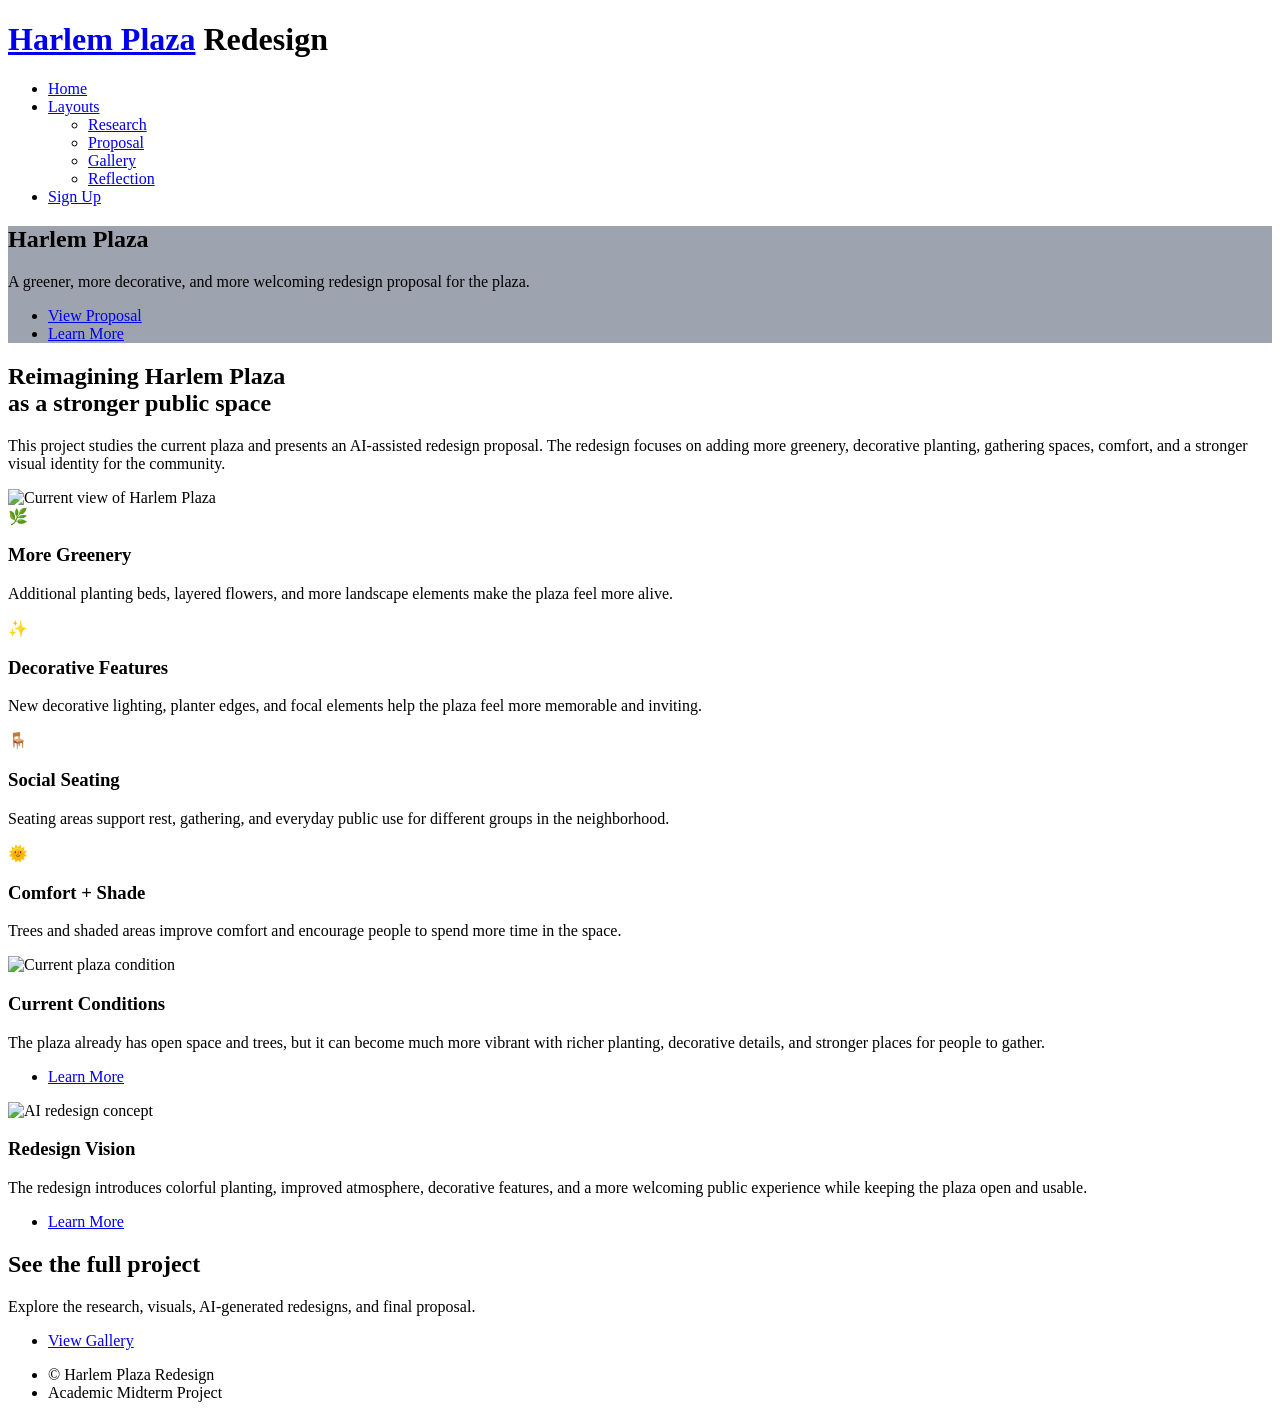
==== index.html @ c0f87ca1 "Add initial HTML structure for Harlem Plaza redesign This HTML file outlines the structure and conte" ====
<!DOCTYPE html>
<html lang="en">
<head>
  <meta charset="UTF-8" />
  <meta name="viewport" content="width=device-width, initial-scale=1.0" />
  <title>Harlem Plaza Redesign</title>
  <link rel="preconnect" href="https://fonts.googleapis.com">
  <link rel="preconnect" href="https://fonts.gstatic.com" crossorigin>
  <link href="https://fonts.googleapis.com/css2?family=Source+Sans+3:wght@300;400;600;700&display=swap" rel="stylesheet">
  <link rel="stylesheet" href="style.css">
</head>
<body class="landing">

  <header id="header">
    <div class="container nav-container">
      <h1 class="logo"><a href="index.html">Harlem Plaza</a> Redesign</h1>
      <nav class="nav">
        <ul>
          <li><a href="index.html" class="active">Home</a></li>
          <li class="dropdown">
            <a href="#">Layouts</a>
            <ul class="dropdown-menu">
              <li><a href="research.html">Research</a></li>
              <li><a href="proposal.html">Proposal</a></li>
              <li><a href="gallery.html">Gallery</a></li>
              <li><a href="contact.html">Reflection</a></li>
            </ul>
          </li>
          <li><a href="proposal.html" class="button nav-button">Sign Up</a></li>
        </ul>
      </nav>
    </div>
  </header>

  <section id="banner" style="background-image: linear-gradient(rgba(39,51,76,0.45), rgba(39,51,76,0.45)), url('images/redesign-1.jpg');">
    <div class="banner-content">
      <h2>Harlem Plaza</h2>
      <p>A greener, more decorative, and more welcoming redesign proposal for the plaza.</p>
      <ul class="actions special">
        <li><a href="proposal.html" class="button primary">View Proposal</a></li>
        <li><a href="research.html" class="button">Learn More</a></li>
      </ul>
    </div>
  </section>

  <main id="main" class="container">

    <section class="box special">
      <header class="major">
        <h2>Reimagining Harlem Plaza<br>as a stronger public space</h2>
        <p>
          This project studies the current plaza and presents an AI-assisted redesign proposal.
          The redesign focuses on adding more greenery, decorative planting, gathering spaces,
          comfort, and a stronger visual identity for the community.
        </p>
      </header>
      <span class="image featured">
        <img src="images/plaza-current-1.jpg" alt="Current view of Harlem Plaza">
      </span>
    </section>

    <section class="box special features">
      <div class="features-row">
        <section>
          <span class="icon major accent1">🌿</span>
          <h3>More Greenery</h3>
          <p>Additional planting beds, layered flowers, and more landscape elements make the plaza feel more alive.</p>
        </section>
        <section>
          <span class="icon major accent2">✨</span>
          <h3>Decorative Features</h3>
          <p>New decorative lighting, planter edges, and focal elements help the plaza feel more memorable and inviting.</p>
        </section>
      </div>
      <div class="features-row">
        <section>
          <span class="icon major accent3">🪑</span>
          <h3>Social Seating</h3>
          <p>Seating areas support rest, gathering, and everyday public use for different groups in the neighborhood.</p>
        </section>
        <section>
          <span class="icon major accent4">🌞</span>
          <h3>Comfort + Shade</h3>
          <p>Trees and shaded areas improve comfort and encourage people to spend more time in the space.</p>
        </section>
      </div>
    </section>

    <section class="row">
      <div class="col-6 col-12-mobile">
        <section class="box special">
          <span class="image featured">
            <img src="images/plaza-current-2.jpg" alt="Current plaza condition">
          </span>
          <h3>Current Conditions</h3>
          <p>
            The plaza already has open space and trees, but it can become much more vibrant with richer planting,
            decorative details, and stronger places for people to gather.
          </p>
          <ul class="actions special">
            <li><a href="research.html" class="button alt">Learn More</a></li>
          </ul>
        </section>
      </div>

      <div class="col-6 col-12-mobile">
        <section class="box special">
          <span class="image featured">
            <img src="images/redesign-2.jpg" alt="AI redesign concept">
          </span>
          <h3>Redesign Vision</h3>
          <p>
            The redesign introduces colorful planting, improved atmosphere, decorative features,
            and a more welcoming public experience while keeping the plaza open and usable.
          </p>
          <ul class="actions special">
            <li><a href="gallery.html" class="button alt">Learn More</a></li>
          </ul>
        </section>
      </div>
    </section>

  </main>

  <section id="cta">
    <h2>See the full project</h2>
    <p>Explore the research, visuals, AI-generated redesigns, and final proposal.</p>
    <ul class="actions special">
      <li><a href="gallery.html" class="button cta-button">View Gallery</a></li>
    </ul>
  </section>

  <footer id="footer">
    <ul class="copyright">
      <li>&copy; Harlem Plaza Redesign</li>
      <li>Academic Midterm Project</li>
    </ul>
  </footer>

</body>
</html>
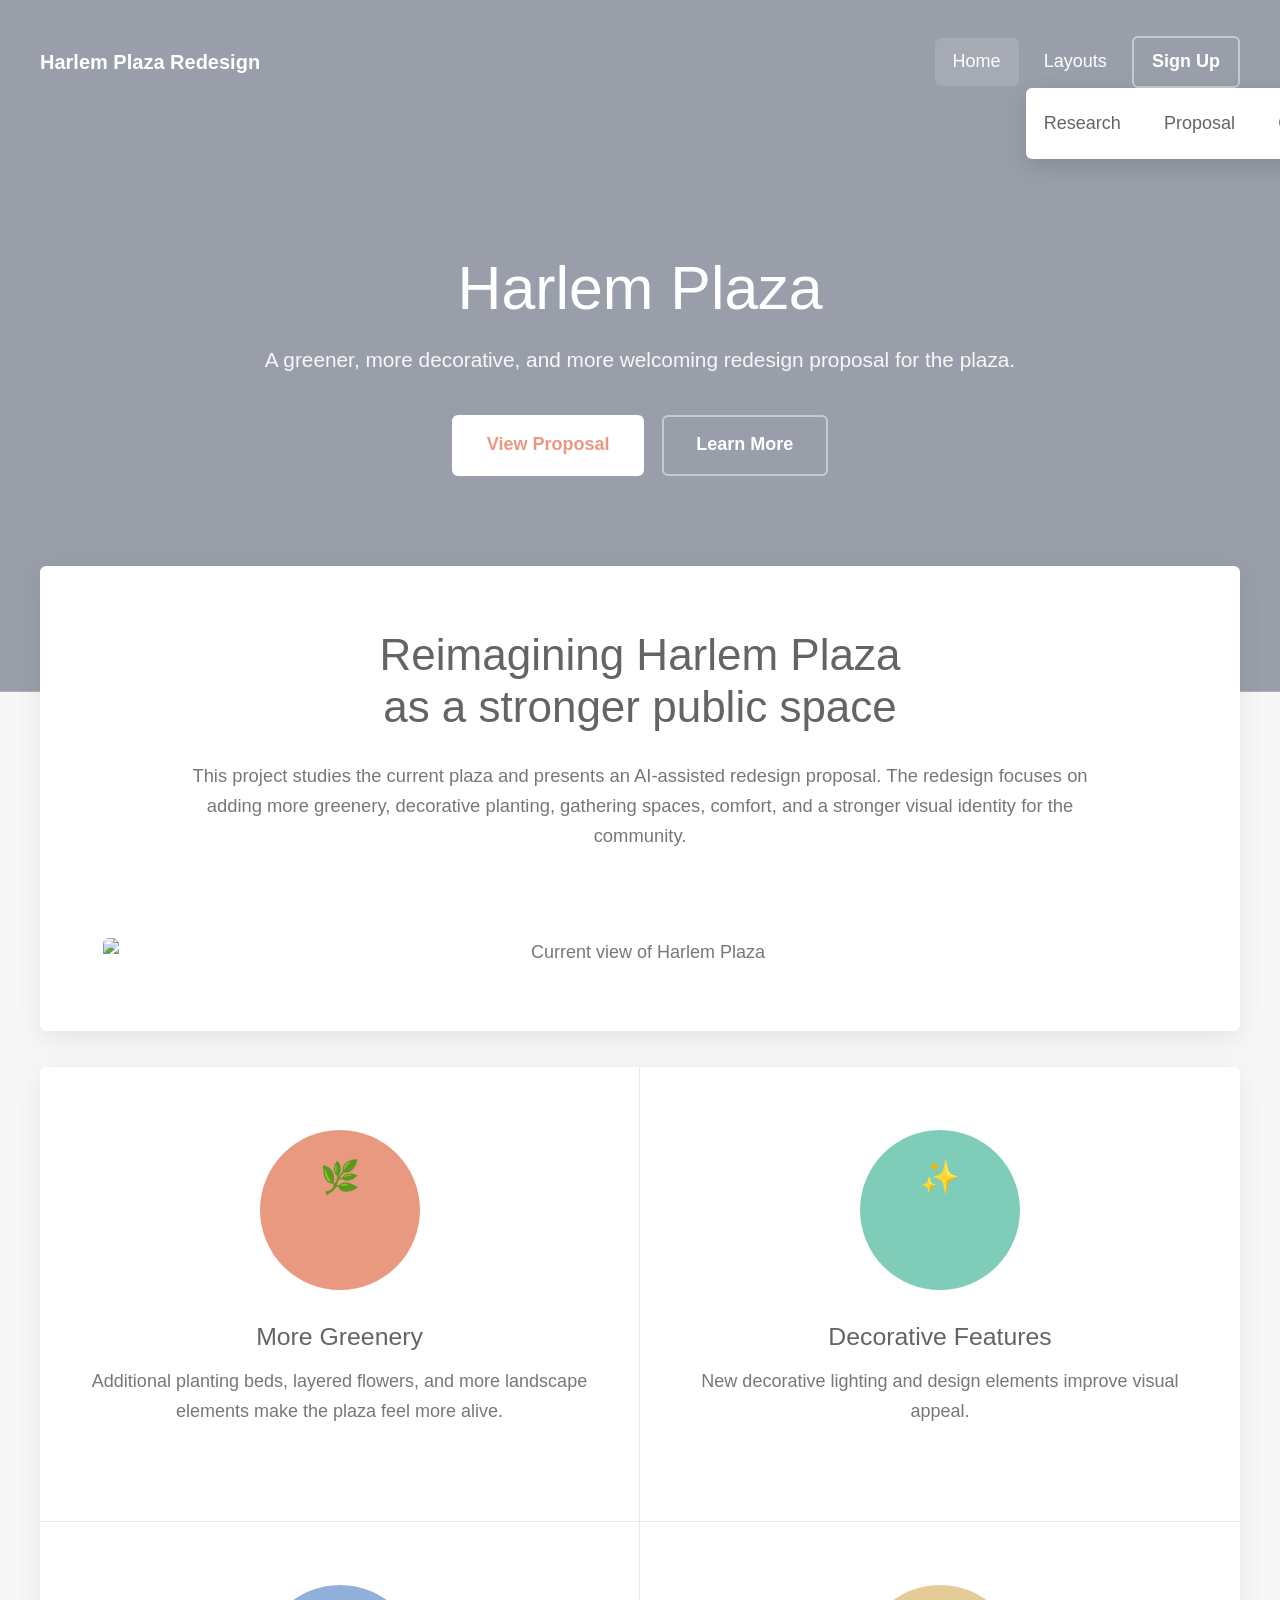
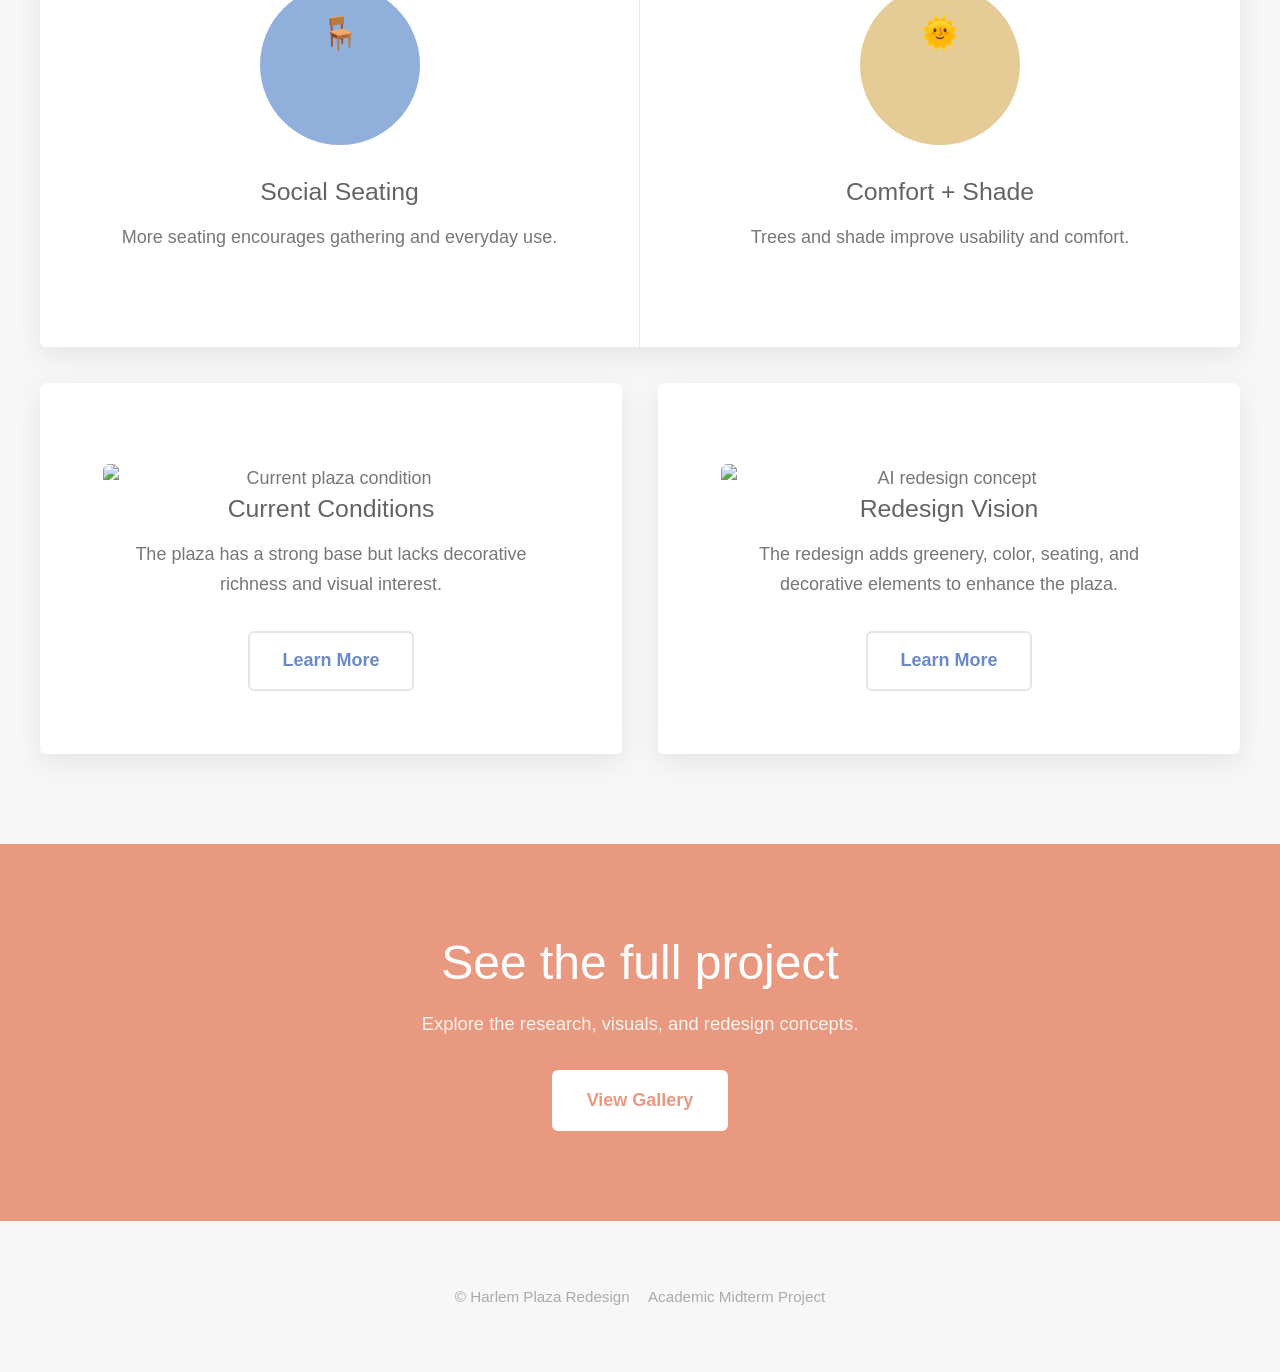
==== commit 73fa85db: "Fix image paths and update text descriptions" ====
--- a/index.html
+++ b/index.html
@@ -32,7 +32,8 @@
     </div>
   </header>
 
-  <section id="banner" style="background-image: linear-gradient(rgba(39,51,76,0.45), rgba(39,51,76,0.45)), url('images/redesign-1.jpg');">
+  <!-- ✅ FIXED BANNER IMAGE -->
+  <section id="banner" style="background-image: linear-gradient(rgba(39,51,76,0.45), rgba(39,51,76,0.45)), url('redesign-1.png');">
     <div class="banner-content">
       <h2>Harlem Plaza</h2>
       <p>A greener, more decorative, and more welcoming redesign proposal for the plaza.</p>
@@ -54,8 +55,10 @@
           comfort, and a stronger visual identity for the community.
         </p>
       </header>
+
+      <!-- ✅ FIXED IMAGE -->
       <span class="image featured">
-        <img src="images/plaza-current-1.jpg" alt="Current view of Harlem Plaza">
+        <img src="plaza-current-1.png" alt="Current view of Harlem Plaza">
       </span>
     </section>
 
@@ -69,34 +72,34 @@
         <section>
           <span class="icon major accent2">✨</span>
           <h3>Decorative Features</h3>
-          <p>New decorative lighting, planter edges, and focal elements help the plaza feel more memorable and inviting.</p>
+          <p>New decorative lighting and design elements improve visual appeal.</p>
         </section>
       </div>
+
       <div class="features-row">
         <section>
           <span class="icon major accent3">🪑</span>
           <h3>Social Seating</h3>
-          <p>Seating areas support rest, gathering, and everyday public use for different groups in the neighborhood.</p>
+          <p>More seating encourages gathering and everyday use.</p>
         </section>
         <section>
           <span class="icon major accent4">🌞</span>
           <h3>Comfort + Shade</h3>
-          <p>Trees and shaded areas improve comfort and encourage people to spend more time in the space.</p>
+          <p>Trees and shade improve usability and comfort.</p>
         </section>
       </div>
     </section>
 
     <section class="row">
+
       <div class="col-6 col-12-mobile">
         <section class="box special">
           <span class="image featured">
-            <img src="images/plaza-current-2.jpg" alt="Current plaza condition">
+            <!-- ✅ FIXED IMAGE -->
+            <img src="plaza-current-2.png" alt="Current plaza condition">
           </span>
           <h3>Current Conditions</h3>
-          <p>
-            The plaza already has open space and trees, but it can become much more vibrant with richer planting,
-            decorative details, and stronger places for people to gather.
-          </p>
+          <p>The plaza has a strong base but lacks decorative richness and visual interest.</p>
           <ul class="actions special">
             <li><a href="research.html" class="button alt">Learn More</a></li>
           </ul>
@@ -106,25 +109,24 @@
       <div class="col-6 col-12-mobile">
         <section class="box special">
           <span class="image featured">
-            <img src="images/redesign-2.jpg" alt="AI redesign concept">
+            <!-- ✅ FIXED IMAGE -->
+            <img src="redesign-2.png" alt="AI redesign concept">
           </span>
           <h3>Redesign Vision</h3>
-          <p>
-            The redesign introduces colorful planting, improved atmosphere, decorative features,
-            and a more welcoming public experience while keeping the plaza open and usable.
-          </p>
+          <p>The redesign adds greenery, color, seating, and decorative elements to enhance the plaza.</p>
           <ul class="actions special">
             <li><a href="gallery.html" class="button alt">Learn More</a></li>
           </ul>
         </section>
       </div>
+
     </section>
 
   </main>
 
   <section id="cta">
     <h2>See the full project</h2>
-    <p>Explore the research, visuals, AI-generated redesigns, and final proposal.</p>
+    <p>Explore the research, visuals, and redesign concepts.</p>
     <ul class="actions special">
       <li><a href="gallery.html" class="button cta-button">View Gallery</a></li>
     </ul>
@@ -139,3 +141,4 @@
 
 </body>
 </html>
+
--- a/style.css
+++ b/style.css
@@ -0,0 +1,503 @@
+/* Reset */
+
+*,
+*::before,
+*::after {
+  box-sizing: border-box;
+}
+
+html, body, div, span, applet, object, iframe,
+h1, h2, h3, h4, h5, h6, p, blockquote, pre,
+a, abbr, acronym, address, big, cite, code,
+del, dfn, em, img, ins, kbd, q, s, samp,
+small, strike, strong, sub, sup, tt, var,
+b, u, i, center, dl, dt, dd, ol, ul, li,
+fieldset, form, label, legend, table, caption,
+tbody, tfoot, thead, tr, th, td, article,
+aside, canvas, details, embed, figure, figcaption,
+footer, header, hgroup, menu, nav, output,
+ruby, section, summary, time, mark, audio, video {
+  margin: 0;
+  padding: 0;
+  border: 0;
+  font-size: 100%;
+  vertical-align: baseline;
+}
+
+article, aside, details, figcaption, figure,
+footer, header, hgroup, menu, nav, section {
+  display: block;
+}
+
+body {
+  line-height: 1;
+  background: #f7f7f7;
+  color: #777;
+  font-family: "Source Sans 3", sans-serif;
+  font-size: 18px;
+  font-weight: 300;
+  line-height: 1.65;
+}
+
+ol, ul {
+  list-style: none;
+}
+
+a {
+  text-decoration: none;
+  color: inherit;
+}
+
+img {
+  display: block;
+  width: 100%;
+}
+
+h1, h2, h3 {
+  color: #646464;
+  font-weight: 300;
+  line-height: 1.2;
+}
+
+p {
+  margin: 0 0 1.75em 0;
+}
+
+.container {
+  width: min(1200px, calc(100% - 3em));
+  margin: 0 auto;
+}
+
+/* Header */
+
+#header {
+  position: absolute;
+  top: 0;
+  left: 0;
+  width: 100%;
+  z-index: 1000;
+  padding: 2em 0;
+}
+
+.alt-header {
+  position: relative;
+  background: #ffffff;
+  border-bottom: 1px solid #ececec;
+}
+
+.nav-container {
+  display: flex;
+  justify-content: space-between;
+  align-items: center;
+}
+
+.logo {
+  color: #fff;
+  font-size: 1.25rem;
+  font-weight: 600;
+}
+
+.logo a {
+  font-weight: 700;
+}
+
+.logo.dark,
+.logo.dark a {
+  color: #646464;
+}
+
+.nav ul {
+  display: flex;
+  align-items: center;
+  gap: 0.4em;
+}
+
+.nav ul li {
+  position: relative;
+}
+
+.nav ul li a {
+  display: block;
+  padding: 0.5em 1em;
+  border-radius: 6px;
+  color: #fff;
+}
+
+.dark-nav ul li a {
+  color: #646464;
+}
+
+.nav ul li a.active,
+.nav ul li a:hover {
+  background: rgba(255,255,255,0.12);
+}
+
+.dark-nav ul li a.active,
+.dark-nav ul li a:hover {
+  background: #f2f2f2;
+}
+
+.dropdown-menu {
+  display: none;
+  position: absolute;
+  top: 2.8em;
+  left: 0;
+  min-width: 210px;
+  background: #fff;
+  border-radius: 6px;
+  box-shadow: 0 8px 25px rgba(0,0,0,0.12);
+  padding: 0.65em 0;
+  z-index: 999;
+}
+
+.dropdown:hover .dropdown-menu {
+  display: block;
+}
+
+.dropdown-menu li a {
+  color: #646464 !important;
+  padding: 0.65em 1.1em;
+  border-radius: 0;
+}
+
+.dropdown-menu li a:hover {
+  background: #f4f4f4 !important;
+}
+
+.button {
+  display: inline-block;
+  border: solid 2px rgba(255,255,255,0.45);
+  color: #fff;
+  border-radius: 6px;
+  padding: 0.75em 1.8em;
+  font-weight: 600;
+  transition: 0.2s ease;
+}
+
+.button:hover {
+  background: rgba(255,255,255,0.1);
+}
+
+.primary {
+  background: #fff;
+  color: #e89980 !important;
+  border-color: #fff;
+}
+
+.primary:hover {
+  background: rgba(255,255,255,0.95);
+}
+
+.alt {
+  color: #6b89c9 !important;
+  border-color: #e5e5e5;
+  background: transparent;
+}
+
+.alt:hover {
+  background: #f7f7f7;
+}
+
+.nav-button {
+  padding: 0.7em 1.4em;
+}
+
+.dark-outline {
+  color: #646464 !important;
+  border-color: #d9d9d9;
+}
+
+.dark-outline:hover {
+  background: #f5f5f5;
+}
+
+/* Banner */
+
+#banner,
+.page-banner {
+  background-size: cover;
+  background-position: center center;
+  background-repeat: no-repeat;
+  text-align: center;
+  color: #fff;
+}
+
+#banner {
+  padding: 14em 2em 12em 2em;
+}
+
+.page-banner {
+  padding: 8em 2em 6em 2em;
+}
+
+.banner-content {
+  max-width: 900px;
+  margin: 0 auto;
+}
+
+#banner h2,
+.page-banner h2 {
+  color: #fff;
+  font-size: 3.8rem;
+  margin-bottom: 0.3em;
+}
+
+#banner p,
+.page-banner p {
+  color: rgba(255,255,255,0.92);
+  font-size: 1.3rem;
+  margin-bottom: 1.8em;
+}
+
+.actions {
+  display: flex;
+  gap: 1em;
+  justify-content: center;
+  flex-wrap: wrap;
+}
+
+.special {
+  text-align: center;
+}
+
+/* Main boxes */
+
+#main {
+  margin-top: -7em;
+  position: relative;
+  z-index: 2;
+  padding-bottom: 3em;
+}
+
+.page-main {
+  padding-top: 3em;
+  padding-bottom: 3em;
+}
+
+.box {
+  background: #fff;
+  border-radius: 6px;
+  box-shadow: 0 8px 28px rgba(0,0,0,0.08);
+  margin-bottom: 2em;
+  padding: 3.5em;
+}
+
+.major {
+  padding-bottom: 2em;
+}
+
+.major h2 {
+  font-size: 2.75rem;
+  margin-bottom: 0.6em;
+}
+
+.major p {
+  max-width: 900px;
+  margin-left: auto;
+  margin-right: auto;
+  font-size: 1.15rem;
+}
+
+.image.featured {
+  display: block;
+  overflow: hidden;
+  border-radius: 6px;
+  margin-top: 1em;
+}
+
+/* Features */
+
+.features {
+  padding: 0;
+  overflow: hidden;
+}
+
+.features-row {
+  display: grid;
+  grid-template-columns: 1fr 1fr;
+}
+
+.features-row section {
+  padding: 3.5em 2.25em;
+  border-top: 1px solid #e8e8e8;
+}
+
+.features-row:first-child section {
+  border-top: 0;
+}
+
+.features-row section:first-child {
+  border-right: 1px solid #e8e8e8;
+}
+
+.icon.major {
+  display: inline-flex;
+  align-items: center;
+  justify-content: center;
+  width: 5em;
+  height: 5em;
+  border-radius: 50%;
+  font-size: 2rem;
+  color: #fff;
+  margin-bottom: 1em;
+}
+
+.accent1 { background: #e89980; }
+.accent2 { background: #7fcdb8; }
+.accent3 { background: #90b0db; }
+.accent4 { background: #e5cb95; }
+
+.features h3,
+.gallery-text h3,
+.box h3 {
+  font-size: 1.55rem;
+  margin-bottom: 0.65em;
+}
+
+/* Row cards */
+
+.row {
+  display: flex;
+  gap: 2em;
+}
+
+.col-6 {
+  width: 50%;
+}
+
+/* CTA */
+
+#cta {
+  background: #e89980;
+  color: rgba(255,255,255,0.88);
+  text-align: center;
+  padding: 5em 2em;
+}
+
+#cta h2 {
+  color: #fff;
+  font-size: 3rem;
+  margin-bottom: 0.35em;
+}
+
+#cta p {
+  font-size: 1.15rem;
+  margin-bottom: 1.7em;
+}
+
+.cta-button {
+  background: #fff;
+  color: #e89980 !important;
+  border-color: #fff;
+}
+
+/* Footer */
+
+#footer {
+  text-align: center;
+  padding: 3.5em 2em;
+}
+
+.copyright {
+  display: flex;
+  justify-content: center;
+  gap: 1.2em;
+  flex-wrap: wrap;
+  color: #aaa;
+  font-size: 0.95rem;
+}
+
+/* Gallery */
+
+.gallery-grid {
+  display: grid;
+  grid-template-columns: repeat(2, 1fr);
+  gap: 2em;
+  margin-bottom: 2em;
+}
+
+.gallery-card {
+  background: #fff;
+  border-radius: 6px;
+  overflow: hidden;
+  box-shadow: 0 8px 28px rgba(0,0,0,0.08);
+}
+
+.gallery-card img {
+  height: 320px;
+  object-fit: cover;
+}
+
+.gallery-text {
+  padding: 1.5em;
+}
+
+.gallery-text p {
+  margin-bottom: 0;
+}
+
+/* Responsive */
+
+@media screen and (max-width: 980px) {
+  .row,
+  .features-row,
+  .gallery-grid {
+    grid-template-columns: 1fr;
+    display: grid;
+  }
+
+  .col-6 {
+    width: 100%;
+  }
+
+  .features-row section:first-child {
+    border-right: 0;
+  }
+
+  #main {
+    margin-top: -4em;
+  }
+
+  .nav-container {
+    flex-direction: column;
+    gap: 1em;
+  }
+
+  .nav ul {
+    flex-wrap: wrap;
+    justify-content: center;
+  }
+}
+
+@media screen and (max-width: 640px) {
+  body {
+    font-size: 16px;
+  }
+
+  #banner {
+    padding: 10em 1.25em 7em 1.25em;
+  }
+
+  .page-banner {
+    padding: 6em 1.25em 4em 1.25em;
+  }
+
+  #banner h2,
+  .page-banner h2 {
+    font-size: 2.6rem;
+  }
+
+  #banner p,
+  .page-banner p {
+    font-size: 1.1rem;
+  }
+
+  .box {
+    padding: 2em 1.25em;
+  }
+
+  .major h2,
+  #cta h2 {
+    font-size: 2.1rem;
+  }
+}
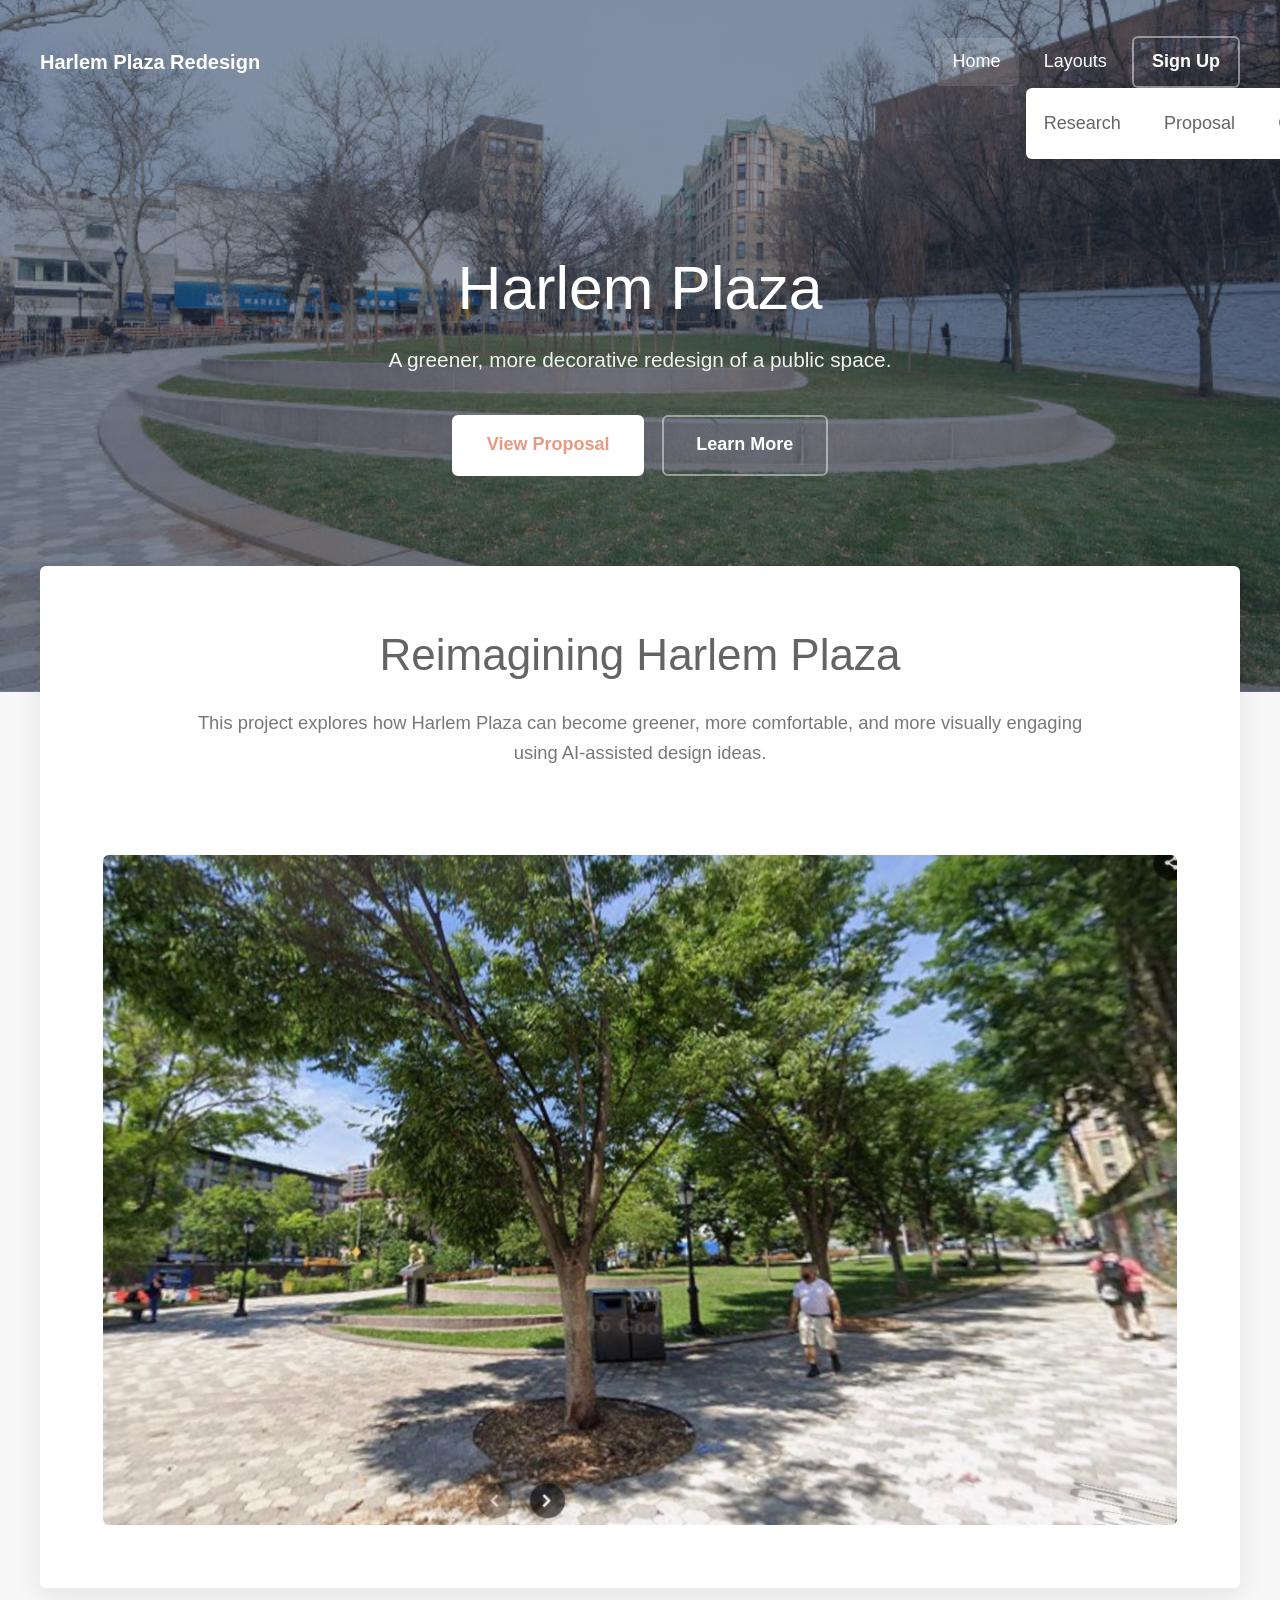
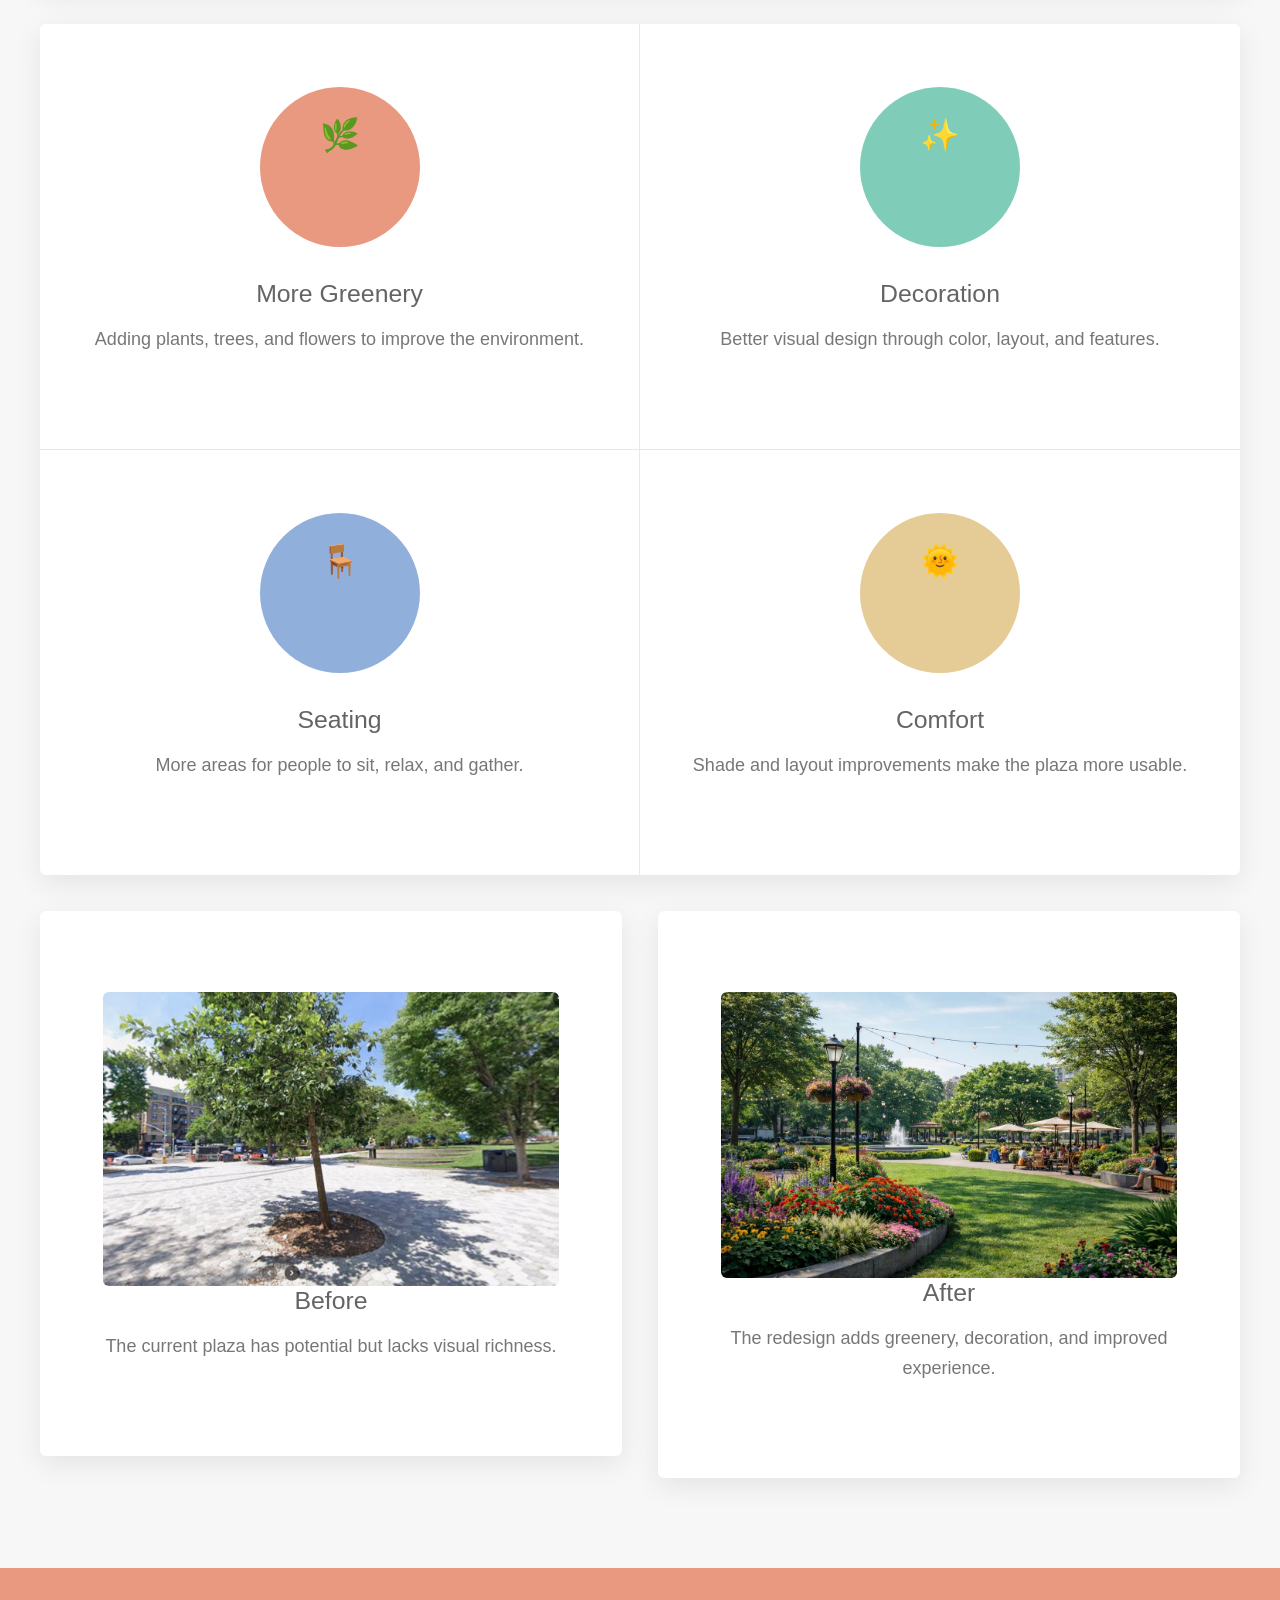
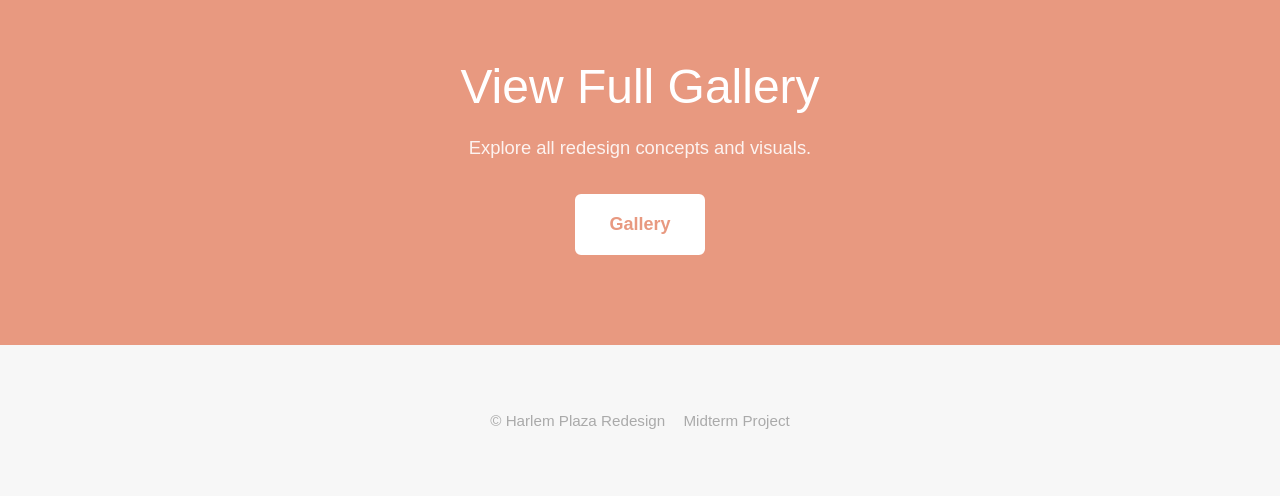
==== commit 3aceee2c: "Revise content and update image paths in index.html" ====
--- a/index.html
+++ b/index.html
@@ -4,19 +4,25 @@
   <meta charset="UTF-8" />
   <meta name="viewport" content="width=device-width, initial-scale=1.0" />
   <title>Harlem Plaza Redesign</title>
+
   <link rel="preconnect" href="https://fonts.googleapis.com">
   <link rel="preconnect" href="https://fonts.gstatic.com" crossorigin>
   <link href="https://fonts.googleapis.com/css2?family=Source+Sans+3:wght@300;400;600;700&display=swap" rel="stylesheet">
+
   <link rel="stylesheet" href="style.css">
 </head>
+
 <body class="landing">
 
+  <!-- NAV -->
   <header id="header">
     <div class="container nav-container">
       <h1 class="logo"><a href="index.html">Harlem Plaza</a> Redesign</h1>
+
       <nav class="nav">
         <ul>
           <li><a href="index.html" class="active">Home</a></li>
+
           <li class="dropdown">
             <a href="#">Layouts</a>
             <ul class="dropdown-menu">
@@ -26,17 +32,21 @@
               <li><a href="contact.html">Reflection</a></li>
             </ul>
           </li>
+
           <li><a href="proposal.html" class="button nav-button">Sign Up</a></li>
         </ul>
       </nav>
     </div>
   </header>
 
-  <!-- ✅ FIXED BANNER IMAGE -->
-  <section id="banner" style="background-image: linear-gradient(rgba(39,51,76,0.45), rgba(39,51,76,0.45)), url('redesign-1.png');">
+  <!-- HERO -->
+  <section id="banner"
+    style="background-image: linear-gradient(rgba(39,51,76,0.5), rgba(39,51,76,0.5)), url('images/redesign-1.png');">
+
     <div class="banner-content">
       <h2>Harlem Plaza</h2>
-      <p>A greener, more decorative, and more welcoming redesign proposal for the plaza.</p>
+      <p>A greener, more decorative redesign of a public space.</p>
+
       <ul class="actions special">
         <li><a href="proposal.html" class="button primary">View Proposal</a></li>
         <li><a href="research.html" class="button">Learn More</a></li>
@@ -44,79 +54,79 @@
     </div>
   </section>
 
+  <!-- MAIN -->
   <main id="main" class="container">
 
+    <!-- INTRO -->
     <section class="box special">
       <header class="major">
-        <h2>Reimagining Harlem Plaza<br>as a stronger public space</h2>
+        <h2>Reimagining Harlem Plaza</h2>
         <p>
-          This project studies the current plaza and presents an AI-assisted redesign proposal.
-          The redesign focuses on adding more greenery, decorative planting, gathering spaces,
-          comfort, and a stronger visual identity for the community.
+          This project explores how Harlem Plaza can become greener, more comfortable,
+          and more visually engaging using AI-assisted design ideas.
         </p>
       </header>
 
-      <!-- ✅ FIXED IMAGE -->
       <span class="image featured">
-        <img src="plaza-current-1.png" alt="Current view of Harlem Plaza">
+        <img src="images/plaza-current-1.png" alt="Current Harlem Plaza">
       </span>
     </section>
 
+    <!-- FEATURES -->
     <section class="box special features">
+
       <div class="features-row">
         <section>
           <span class="icon major accent1">🌿</span>
           <h3>More Greenery</h3>
-          <p>Additional planting beds, layered flowers, and more landscape elements make the plaza feel more alive.</p>
+          <p>Adding plants, trees, and flowers to improve the environment.</p>
         </section>
+
         <section>
           <span class="icon major accent2">✨</span>
-          <h3>Decorative Features</h3>
-          <p>New decorative lighting and design elements improve visual appeal.</p>
+          <h3>Decoration</h3>
+          <p>Better visual design through color, layout, and features.</p>
         </section>
       </div>
 
       <div class="features-row">
         <section>
           <span class="icon major accent3">🪑</span>
-          <h3>Social Seating</h3>
-          <p>More seating encourages gathering and everyday use.</p>
+          <h3>Seating</h3>
+          <p>More areas for people to sit, relax, and gather.</p>
         </section>
+
         <section>
           <span class="icon major accent4">🌞</span>
-          <h3>Comfort + Shade</h3>
-          <p>Trees and shade improve usability and comfort.</p>
+          <h3>Comfort</h3>
+          <p>Shade and layout improvements make the plaza more usable.</p>
         </section>
       </div>
+
     </section>
 
+    <!-- BEFORE / AFTER -->
     <section class="row">
 
       <div class="col-6 col-12-mobile">
         <section class="box special">
           <span class="image featured">
-            <!-- ✅ FIXED IMAGE -->
-            <img src="plaza-current-2.png" alt="Current plaza condition">
+            <img src="images/plaza-current-2.png" alt="Before">
           </span>
-          <h3>Current Conditions</h3>
-          <p>The plaza has a strong base but lacks decorative richness and visual interest.</p>
-          <ul class="actions special">
-            <li><a href="research.html" class="button alt">Learn More</a></li>
-          </ul>
+
+          <h3>Before</h3>
+          <p>The current plaza has potential but lacks visual richness.</p>
         </section>
       </div>
 
       <div class="col-6 col-12-mobile">
         <section class="box special">
           <span class="image featured">
-            <!-- ✅ FIXED IMAGE -->
-            <img src="redesign-2.png" alt="AI redesign concept">
+            <img src="images/redesign-2.png" alt="After">
           </span>
-          <h3>Redesign Vision</h3>
-          <p>The redesign adds greenery, color, seating, and decorative elements to enhance the plaza.</p>
-          <ul class="actions special">
-            <li><a href="gallery.html" class="button alt">Learn More</a></li>
-          </ul>
+
+          <h3>After</h3>
+          <p>The redesign adds greenery, decoration, and improved experience.</p>
         </section>
       </div>
 
@@ -124,21 +134,23 @@
 
   </main>
 
+  <!-- CTA -->
   <section id="cta">
-    <h2>See the full project</h2>
-    <p>Explore the research, visuals, and redesign concepts.</p>
+    <h2>View Full Gallery</h2>
+    <p>Explore all redesign concepts and visuals.</p>
+
     <ul class="actions special">
-      <li><a href="gallery.html" class="button cta-button">View Gallery</a></li>
+      <li><a href="gallery.html" class="button cta-button">Gallery</a></li>
     </ul>
   </section>
 
+  <!-- FOOTER -->
   <footer id="footer">
     <ul class="copyright">
       <li>&copy; Harlem Plaza Redesign</li>
-      <li>Academic Midterm Project</li>
+      <li>Midterm Project</li>
     </ul>
   </footer>
 
 </body>
 </html>
-
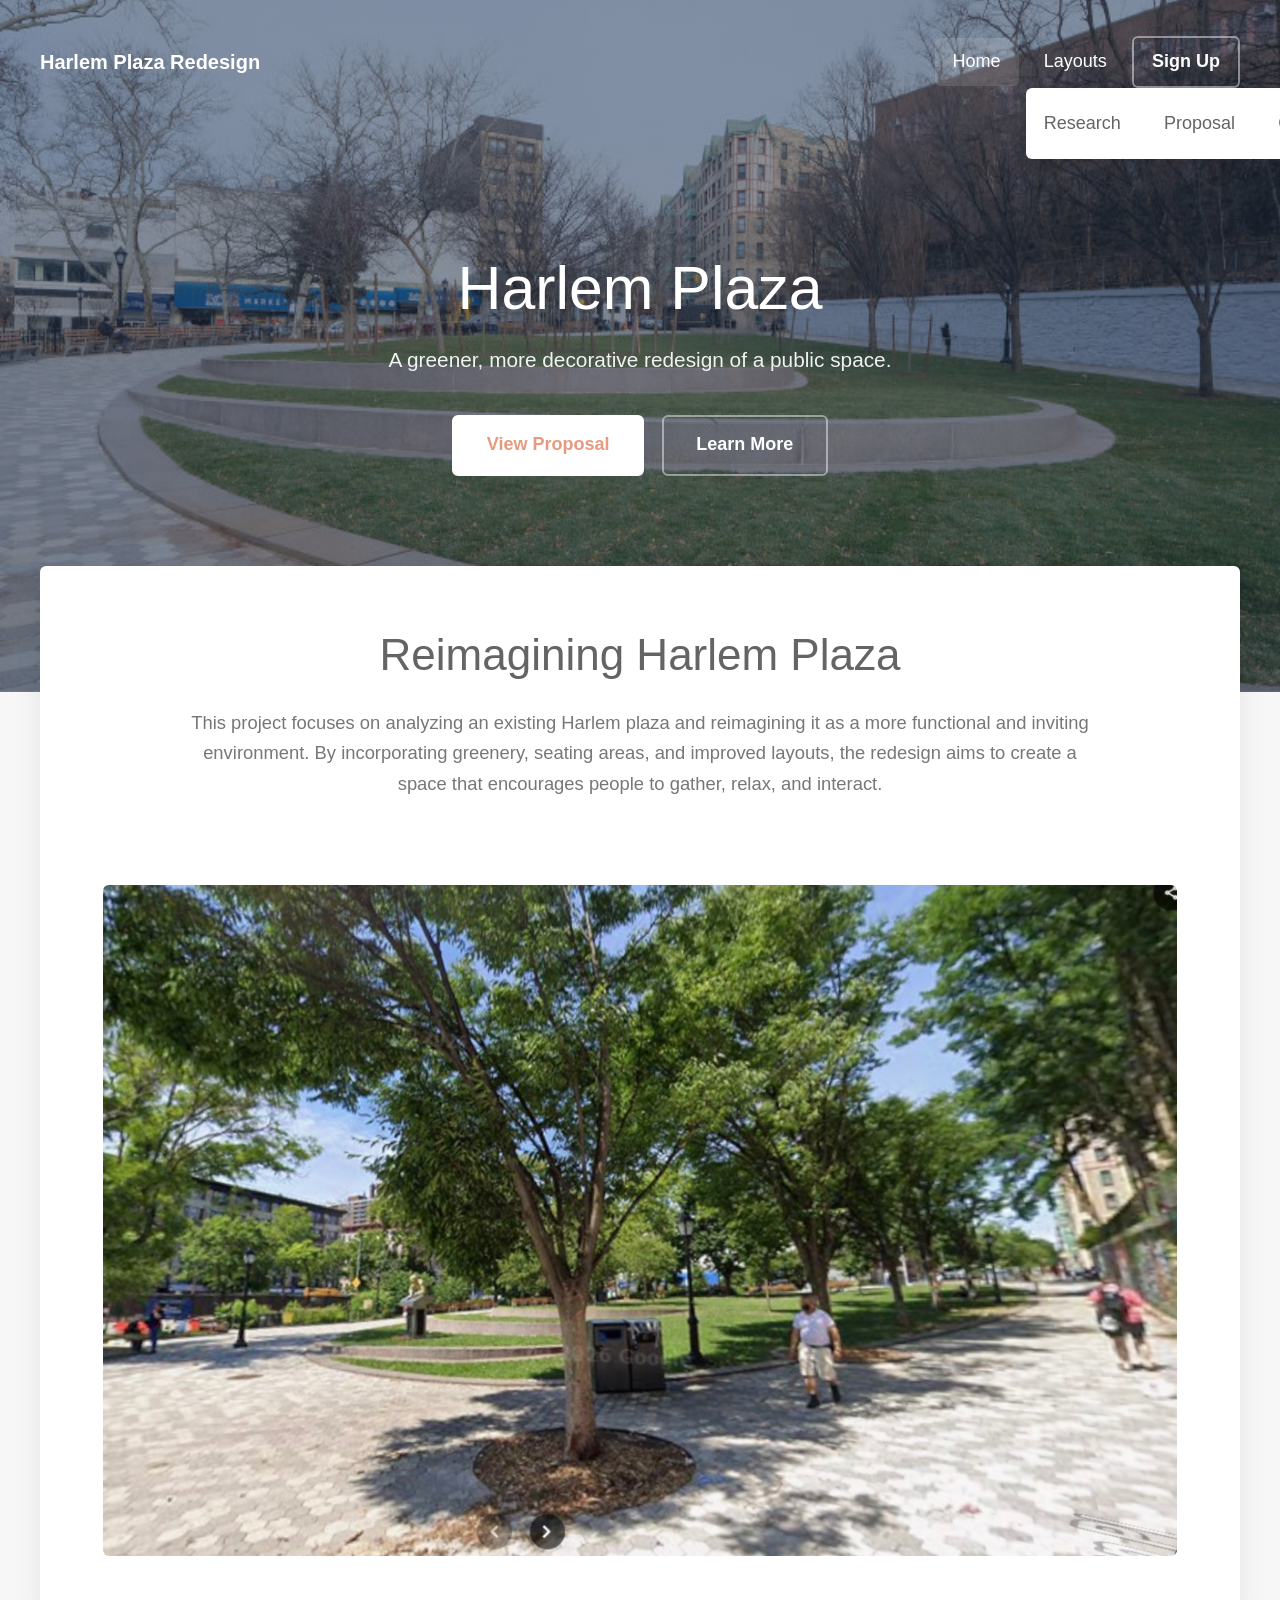
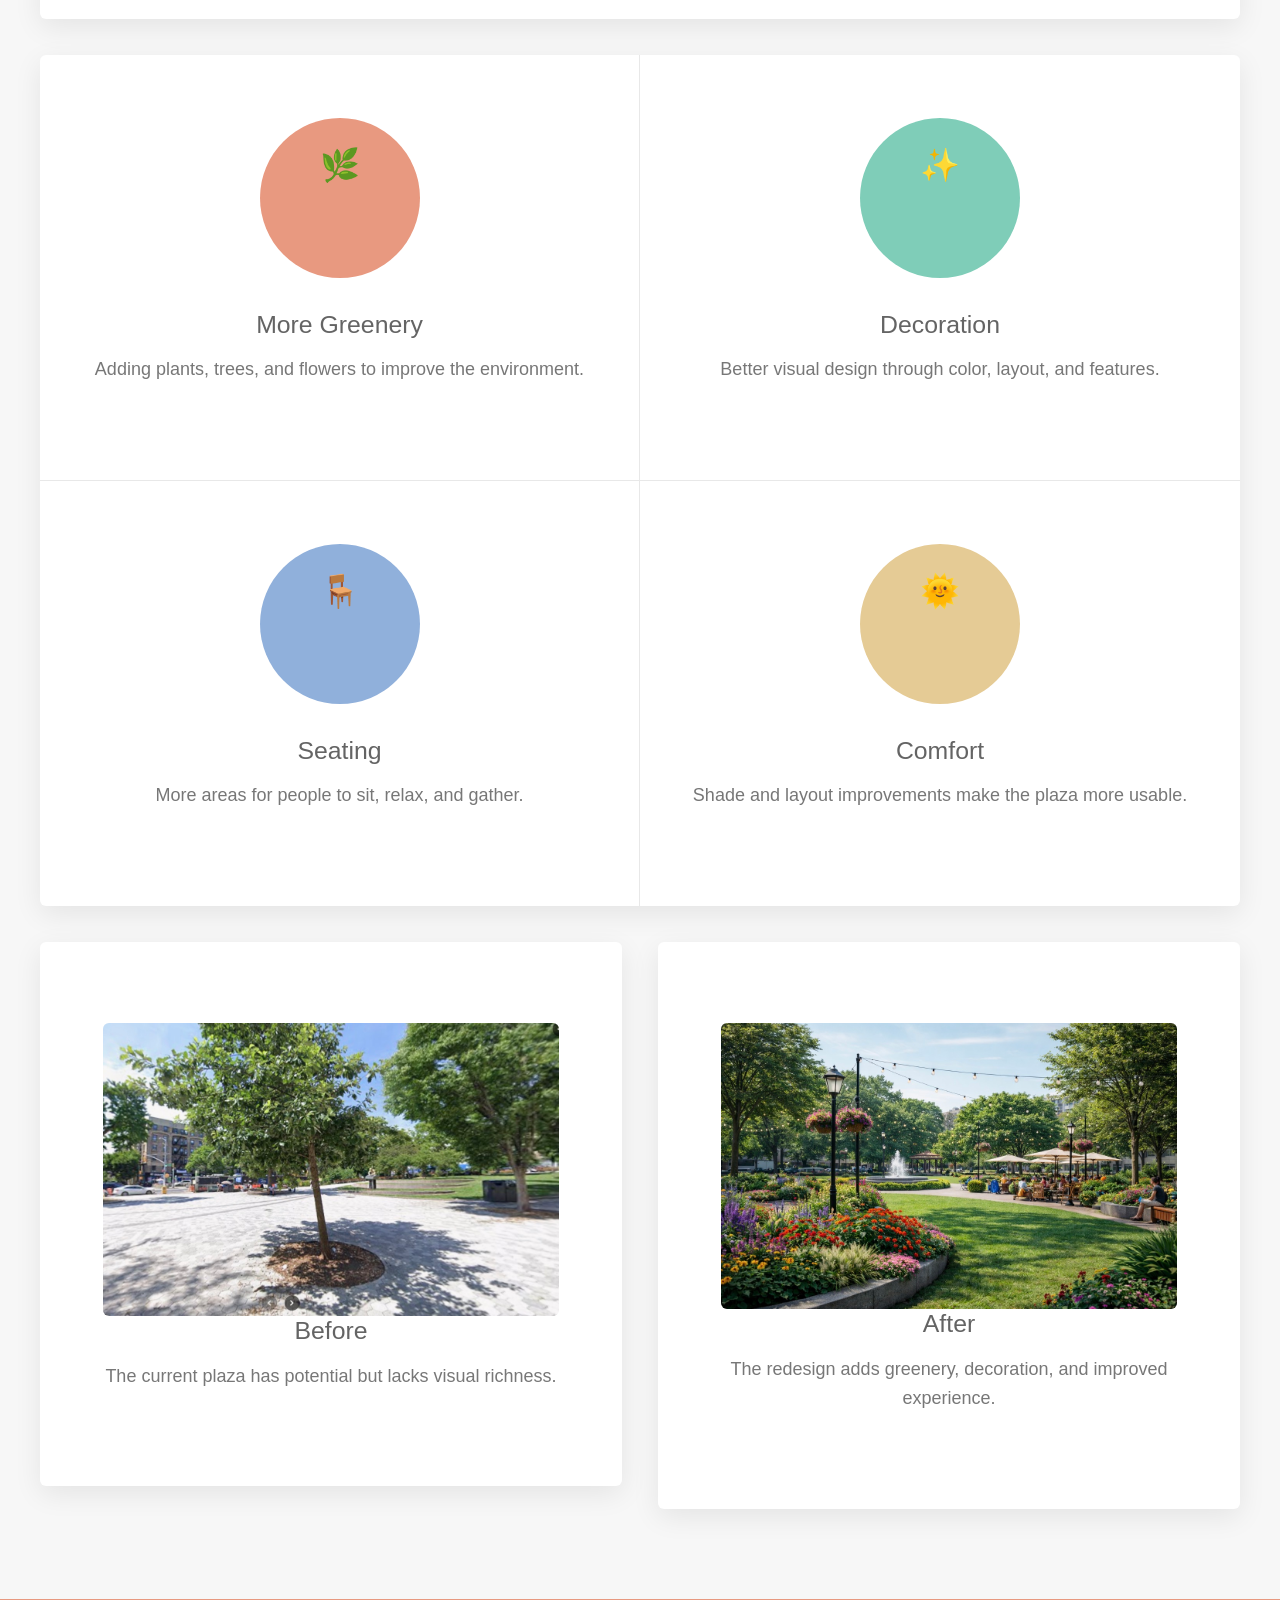
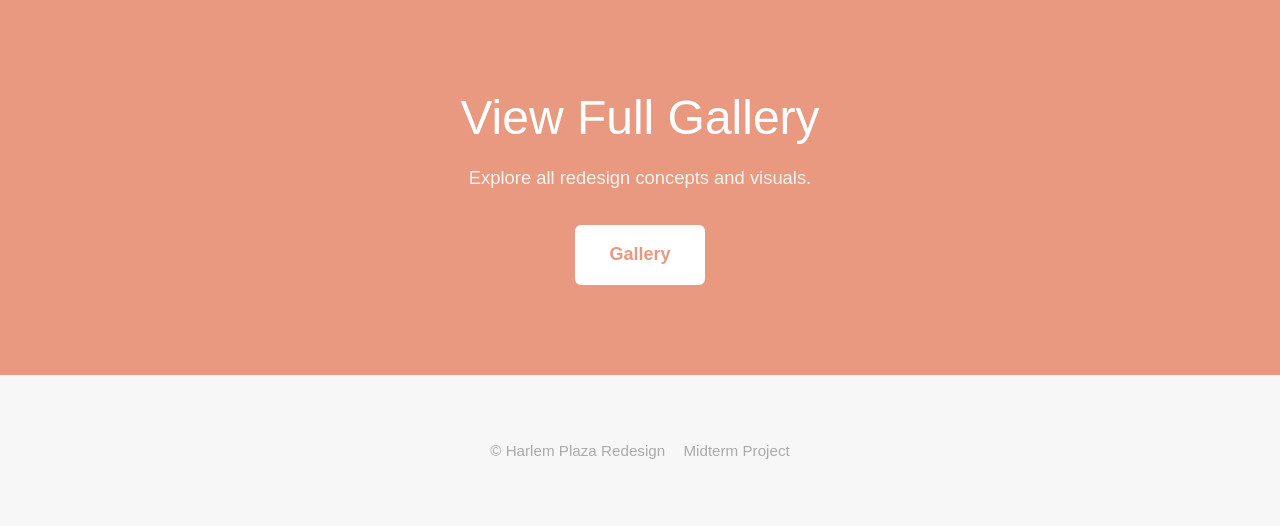
==== commit 38dde399: "Revise project description for Harlem Plaza" ====
--- a/index.html
+++ b/index.html
@@ -62,8 +62,7 @@
       <header class="major">
         <h2>Reimagining Harlem Plaza</h2>
         <p>
-          This project explores how Harlem Plaza can become greener, more comfortable,
-          and more visually engaging using AI-assisted design ideas.
+          This project focuses on analyzing an existing Harlem plaza and reimagining it as a more functional and inviting environment. By incorporating greenery, seating areas, and improved layouts, the redesign aims to create a space that encourages people to gather, relax, and interact.
         </p>
       </header>
 
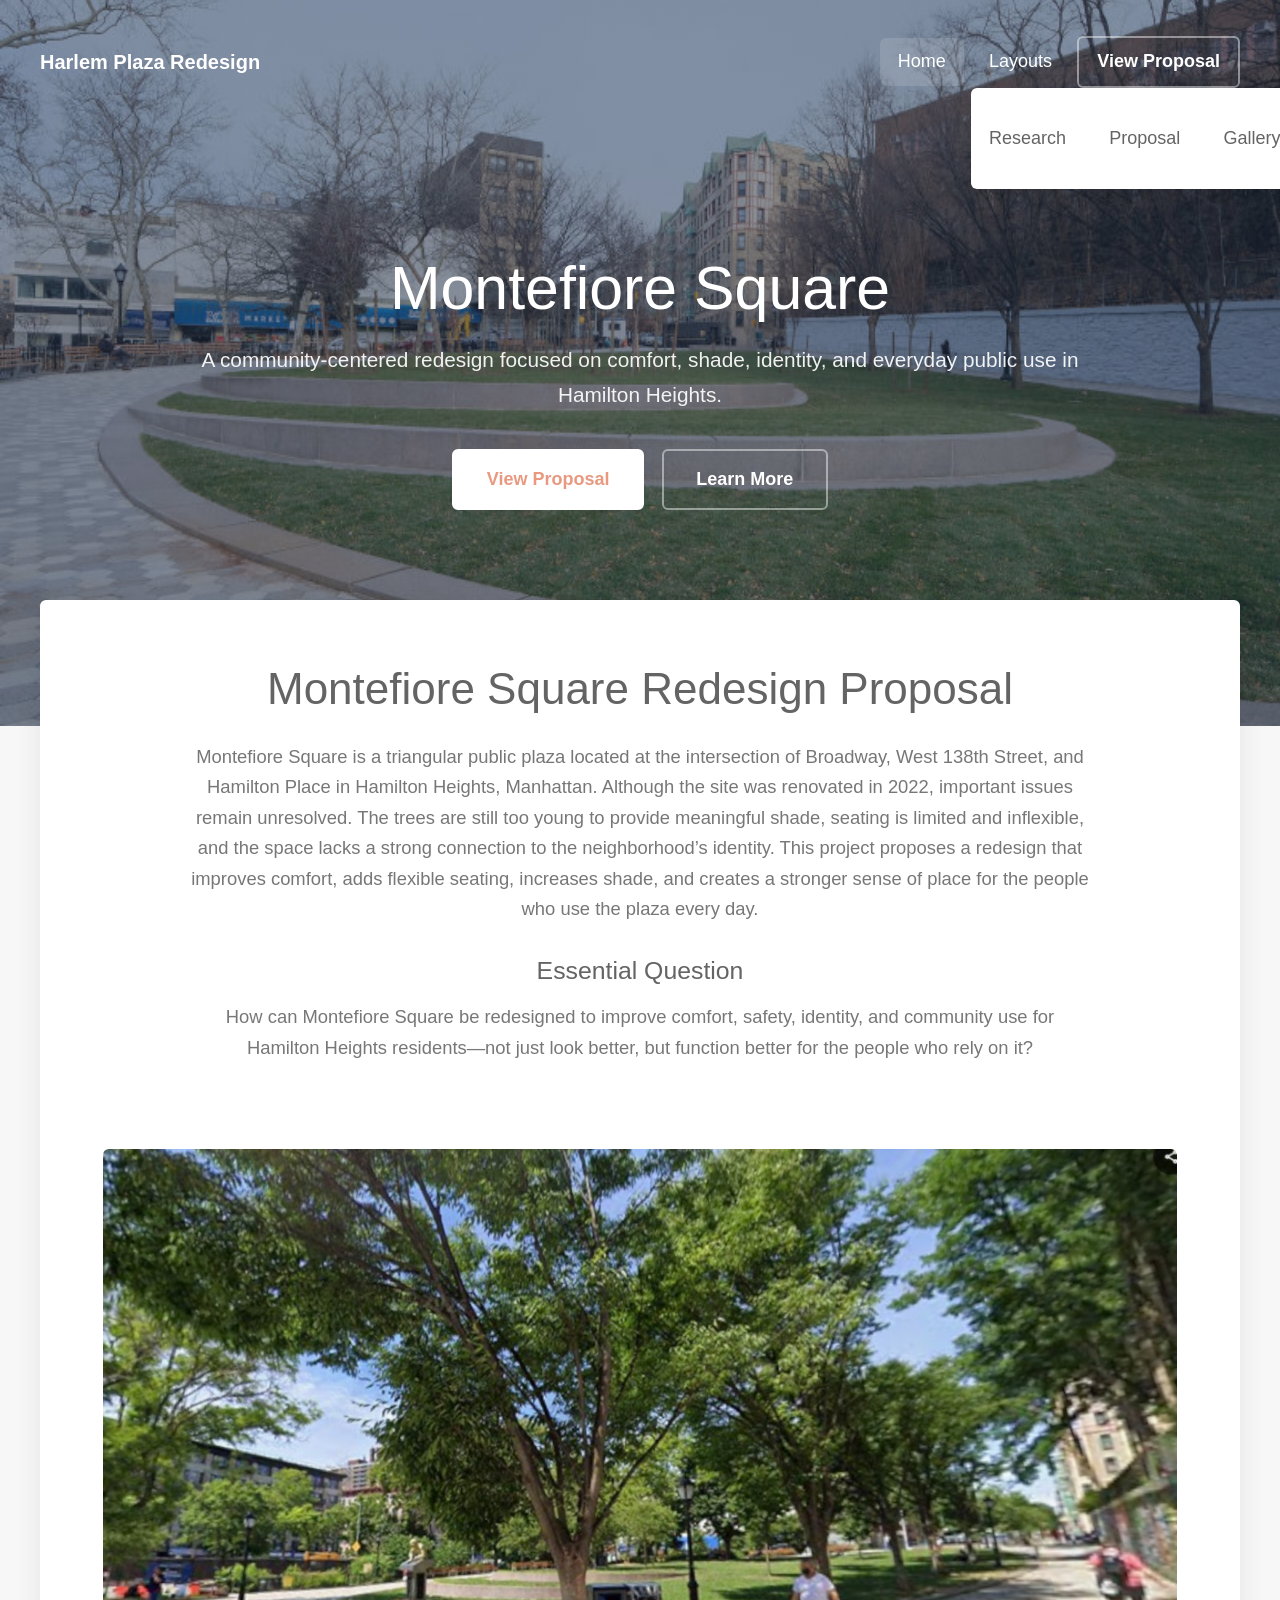
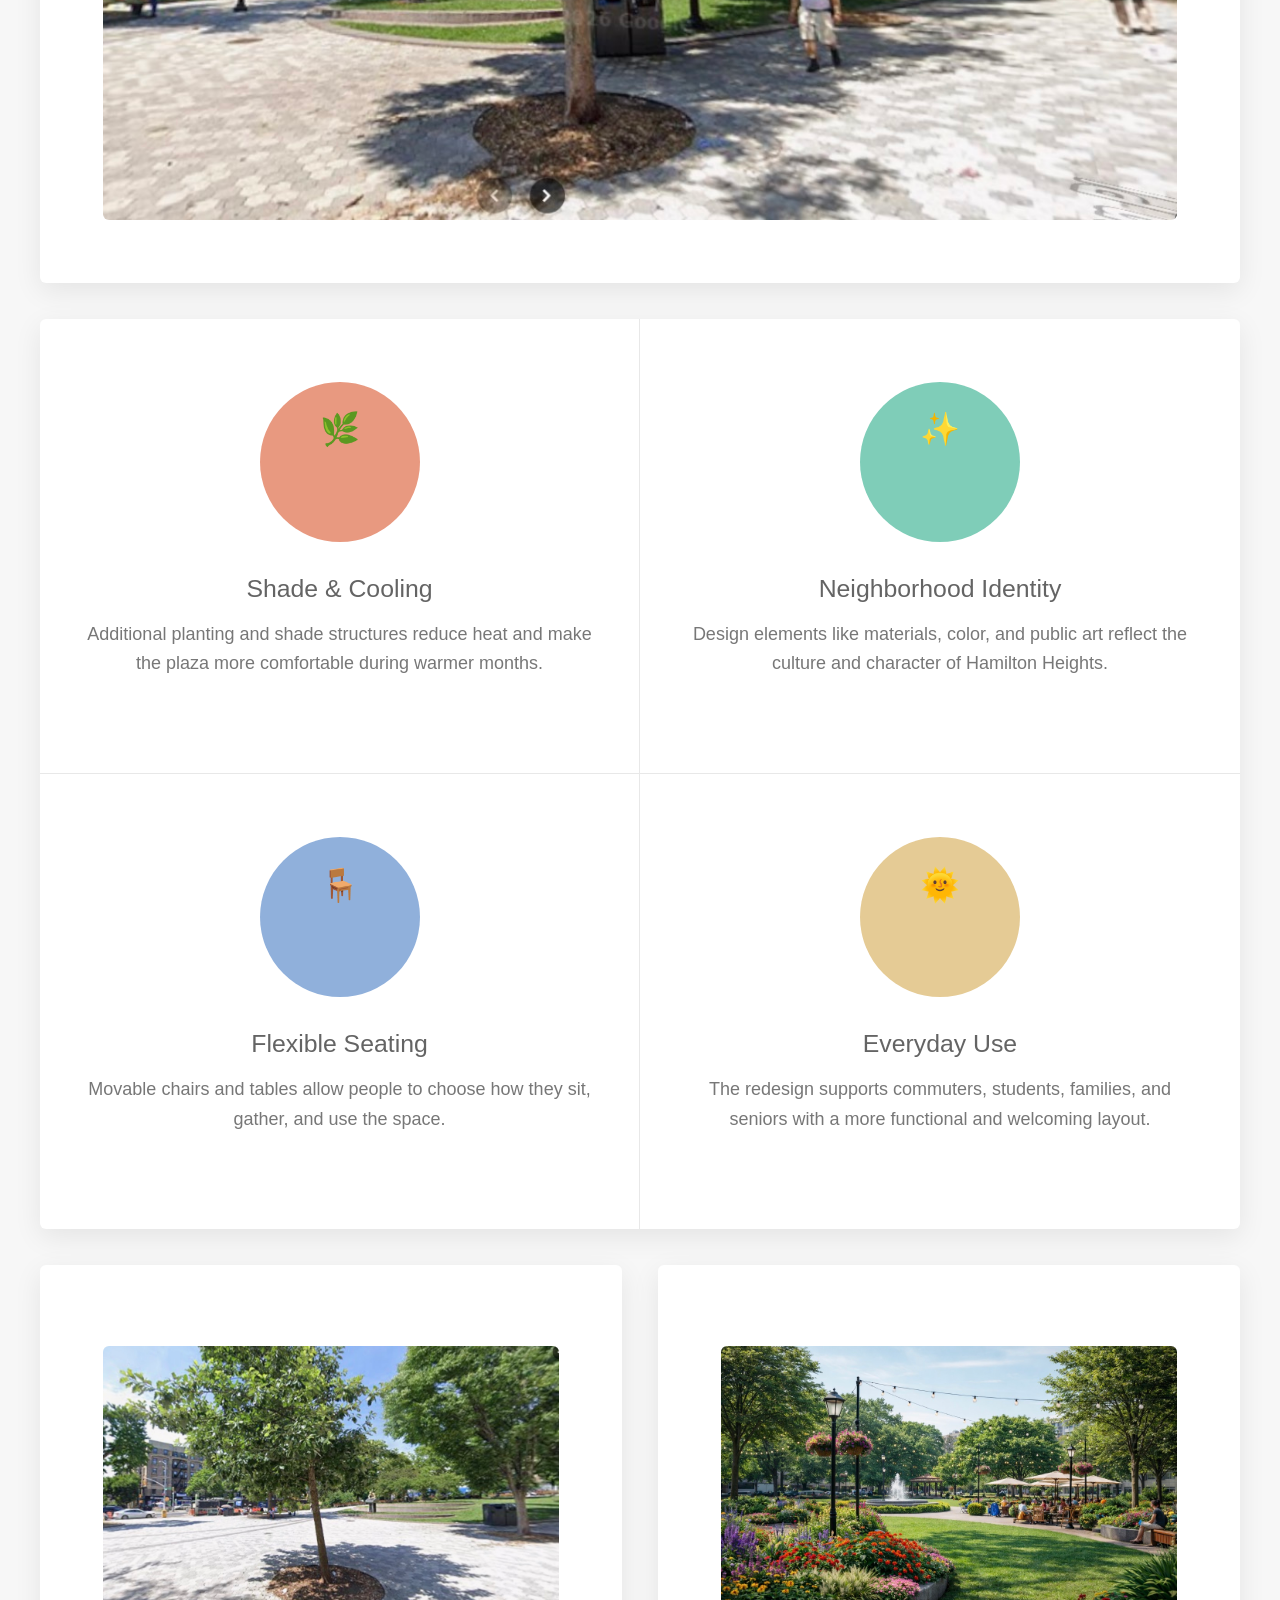
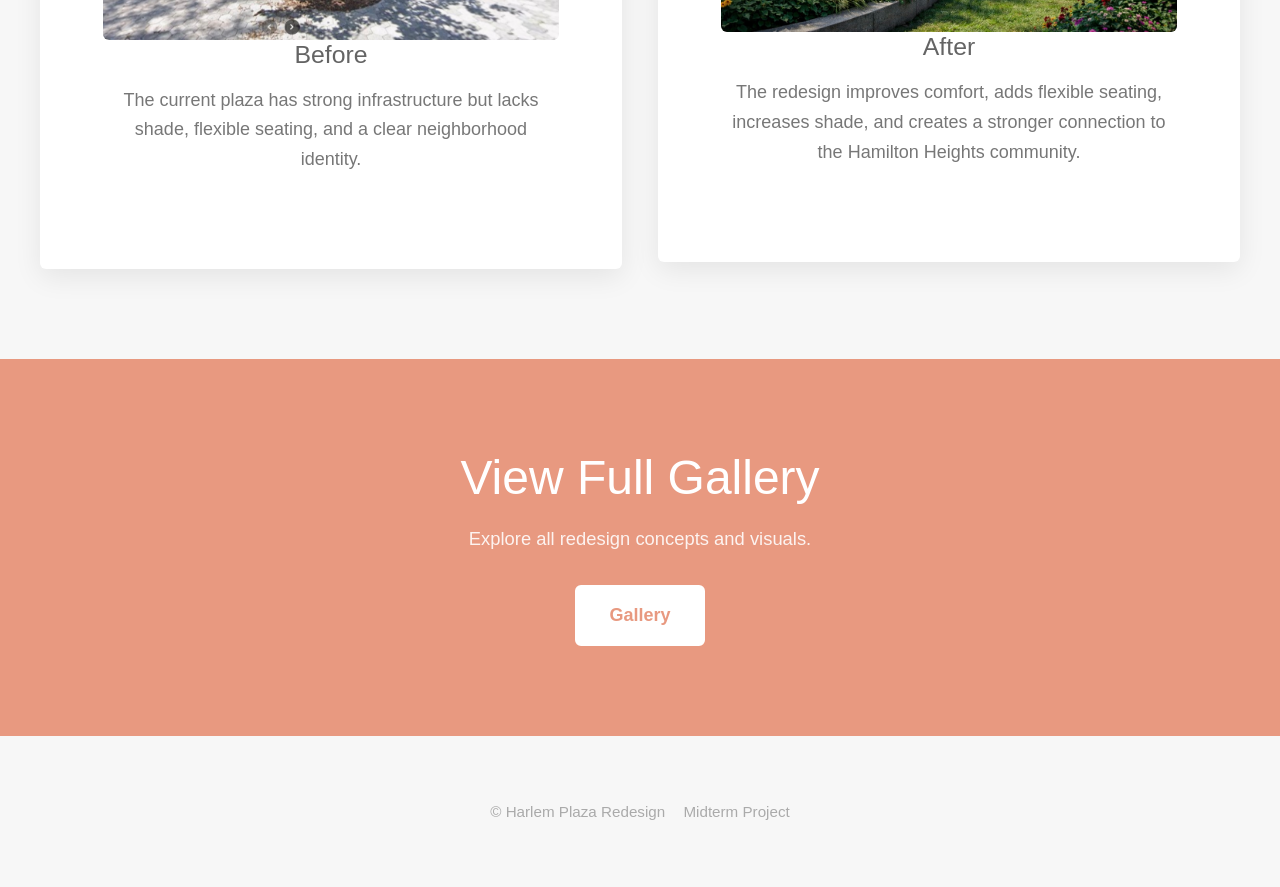
==== commit 3a561f32: "Revise content for Montefiore Square redesign Updated project details and added new design options." ====
--- a/index.html
+++ b/index.html
@@ -30,10 +30,11 @@
               <li><a href="proposal.html">Proposal</a></li>
               <li><a href="gallery.html">Gallery</a></li>
               <li><a href="contact.html">Reflection</a></li>
+              <li><a href="design-options.html">Design Options</a></li>
             </ul>
           </li>
 
-          <li><a href="proposal.html" class="button nav-button">Sign Up</a></li>
+          <li><a href="proposal.html" class="button nav-button">View Proposal</a></li>
         </ul>
       </nav>
     </div>
@@ -44,8 +45,8 @@
     style="background-image: linear-gradient(rgba(39,51,76,0.5), rgba(39,51,76,0.5)), url('images/redesign-1.png');">
 
     <div class="banner-content">
-      <h2>Harlem Plaza</h2>
-      <p>A greener, more decorative redesign of a public space.</p>
+      <h2>Montefiore Square</h2>
+      <p>A community-centered redesign focused on comfort, shade, identity, and everyday public use in Hamilton Heights.</p>
 
       <ul class="actions special">
         <li><a href="proposal.html" class="button primary">View Proposal</a></li>
@@ -60,9 +61,13 @@
     <!-- INTRO -->
     <section class="box special">
       <header class="major">
-        <h2>Reimagining Harlem Plaza</h2>
+        <h2>Montefiore Square Redesign Proposal</h2>
         <p>
-          This project focuses on analyzing an existing Harlem plaza and reimagining it as a more functional and inviting environment. By incorporating greenery, seating areas, and improved layouts, the redesign aims to create a space that encourages people to gather, relax, and interact.
+          Montefiore Square is a triangular public plaza located at the intersection of Broadway, West 138th Street, and Hamilton Place in Hamilton Heights, Manhattan. Although the site was renovated in 2022, important issues remain unresolved. The trees are still too young to provide meaningful shade, seating is limited and inflexible, and the space lacks a strong connection to the neighborhood’s identity. This project proposes a redesign that improves comfort, adds flexible seating, increases shade, and creates a stronger sense of place for the people who use the plaza every day.
+        </p>
+        <h3>Essential Question</h3>
+        <p>
+          How can Montefiore Square be redesigned to improve comfort, safety, identity, and community use for Hamilton Heights residents—not just look better, but function better for the people who rely on it?
         </p>
       </header>
 
@@ -77,28 +82,28 @@
       <div class="features-row">
         <section>
           <span class="icon major accent1">🌿</span>
-          <h3>More Greenery</h3>
-          <p>Adding plants, trees, and flowers to improve the environment.</p>
+          <h3>Shade & Cooling</h3>
+          <p>Additional planting and shade structures reduce heat and make the plaza more comfortable during warmer months.</p>
         </section>
 
         <section>
           <span class="icon major accent2">✨</span>
-          <h3>Decoration</h3>
-          <p>Better visual design through color, layout, and features.</p>
+          <h3>Neighborhood Identity</h3>
+          <p>Design elements like materials, color, and public art reflect the culture and character of Hamilton Heights.</p>
         </section>
       </div>
 
       <div class="features-row">
         <section>
           <span class="icon major accent3">🪑</span>
-          <h3>Seating</h3>
-          <p>More areas for people to sit, relax, and gather.</p>
+          <h3>Flexible Seating</h3>
+          <p>Movable chairs and tables allow people to choose how they sit, gather, and use the space.</p>
         </section>
 
         <section>
           <span class="icon major accent4">🌞</span>
-          <h3>Comfort</h3>
-          <p>Shade and layout improvements make the plaza more usable.</p>
+          <h3>Everyday Use</h3>
+          <p>The redesign supports commuters, students, families, and seniors with a more functional and welcoming layout.</p>
         </section>
       </div>
 
@@ -114,7 +119,7 @@
           </span>
 
           <h3>Before</h3>
-          <p>The current plaza has potential but lacks visual richness.</p>
+          <p>The current plaza has strong infrastructure but lacks shade, flexible seating, and a clear neighborhood identity.</p>
         </section>
       </div>
 
@@ -125,7 +130,7 @@
           </span>
 
           <h3>After</h3>
-          <p>The redesign adds greenery, decoration, and improved experience.</p>
+          <p>The redesign improves comfort, adds flexible seating, increases shade, and creates a stronger connection to the Hamilton Heights community.</p>
         </section>
       </div>
 
